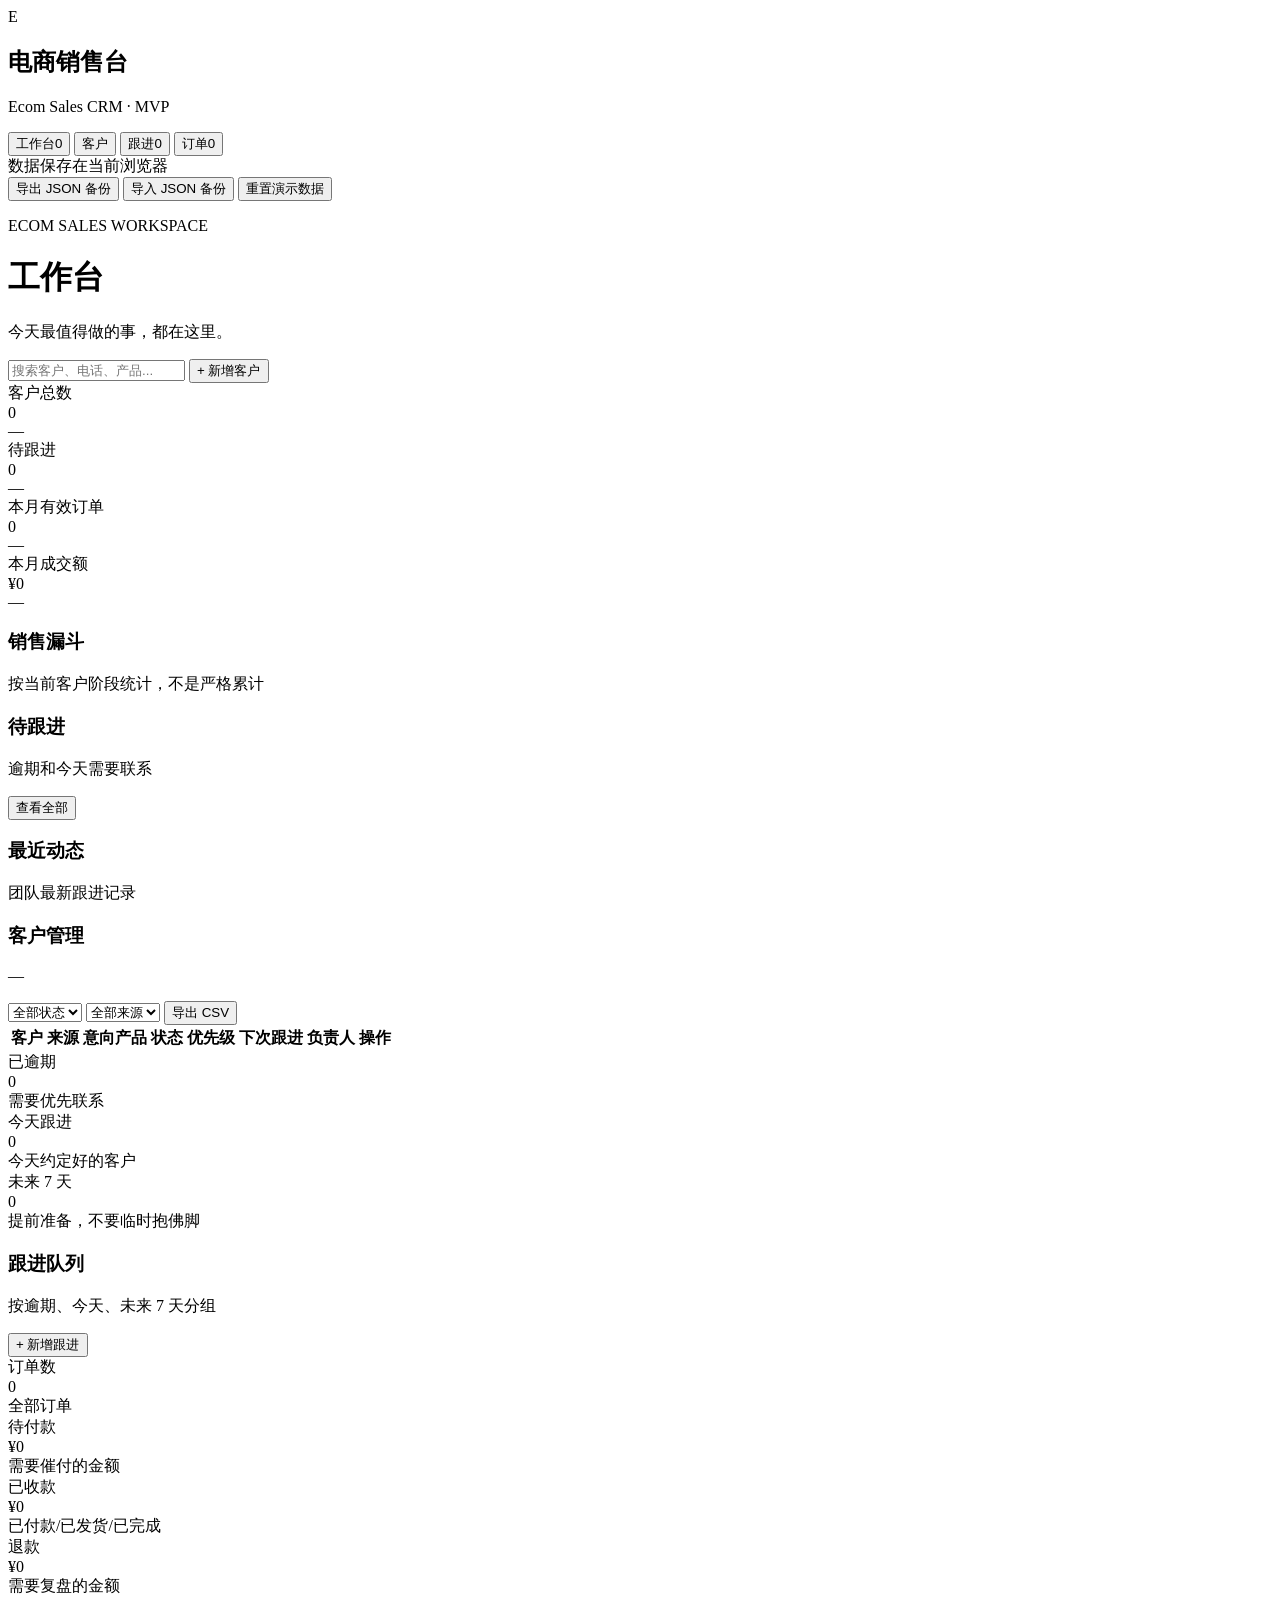
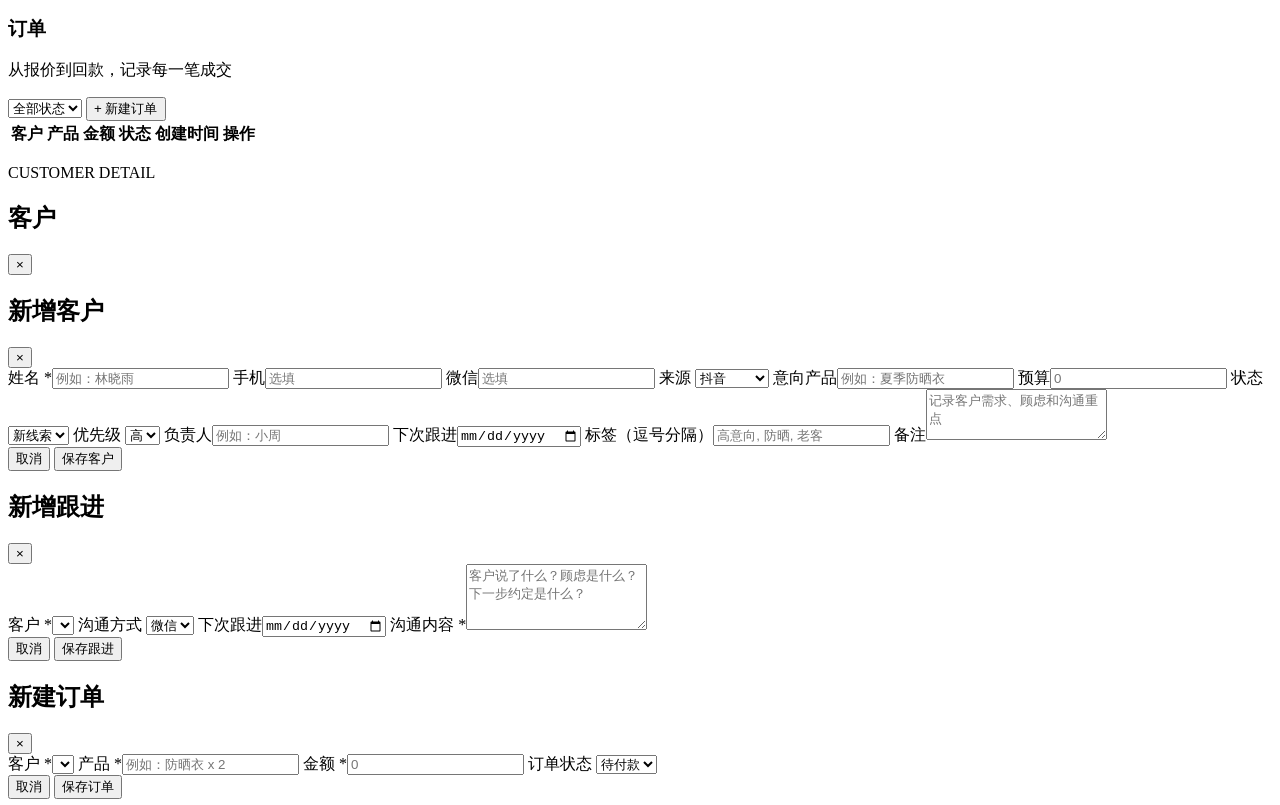
==== index.html @ cc3cde8d "feat: add ecommerce sales CRM MVP shell" ====
<!doctype html>
<html lang="zh-CN">
<head>
  <meta charset="utf-8">
  <meta name="viewport" content="width=device-width, initial-scale=1">
  <meta name="color-scheme" content="light">
  <title>电商销售台 · Ecom Sales CRM</title>
  <link rel="stylesheet" href="styles.css">
</head>
<body>
  <div class="app">
    <aside class="sidebar">
      <div class="brand">
        <div class="logo">E</div>
        <div>
          <h2>电商销售台</h2>
          <p>Ecom Sales CRM · MVP</p>
        </div>
      </div>

      <nav class="nav" aria-label="主导航">
        <button type="button" class="nav-item active" data-view="dashboard">
          工作台<span id="navDueBadge" class="nav-badge hidden">0</span>
        </button>
        <button type="button" class="nav-item" data-view="customers">客户</button>
        <button type="button" class="nav-item" data-view="followups">
          跟进<span id="navFollowupBadge" class="nav-badge hidden">0</span>
        </button>
        <button type="button" class="nav-item" data-view="orders">
          订单<span id="navOrderBadge" class="nav-badge hidden">0</span>
        </button>
      </nav>

      <div class="sidebar-footer">
        <div class="save-note">数据保存在当前浏览器</div>
        <button type="button" class="ghost-dark" id="exportBtn">导出 JSON 备份</button>
        <button type="button" class="ghost-dark" id="importBtn">导入 JSON 备份</button>
        <button type="button" class="ghost-dark danger-text" id="resetBtn">重置演示数据</button>
        <input id="importFile" type="file" accept=".json,application/json" hidden>
      </div>
    </aside>

    <main>
      <header class="topbar">
        <div>
          <p class="eyebrow">ECOM SALES WORKSPACE</p>
          <h1 id="pageTitle">工作台</h1>
          <p id="pageSubtitle">今天最值得做的事，都在这里。</p>
        </div>
        <div class="top-actions">
          <label class="search-box">
            <input id="globalSearch" type="search" placeholder="搜索客户、电话、产品...">
          </label>
          <button type="button" class="btn primary" id="addCustomerBtn">+ 新增客户</button>
        </div>
      </header>

      <section id="view-dashboard" class="view active">
        <div class="kpi-grid">
          <div class="kpi">
            <div class="kpi-label">客户总数</div>
            <div class="kpi-value" id="kpiTotal">0</div>
            <div class="kpi-note" id="kpiTotalNote">—</div>
          </div>
          <div class="kpi">
            <div class="kpi-label">待跟进</div>
            <div class="kpi-value" id="kpiDue">0</div>
            <div class="kpi-note" id="kpiDueNote">—</div>
          </div>
          <div class="kpi">
            <div class="kpi-label">本月有效订单</div>
            <div class="kpi-value" id="kpiWon">0</div>
            <div class="kpi-note" id="kpiWonNote">—</div>
          </div>
          <div class="kpi accent-kpi">
            <div class="kpi-label">本月成交额</div>
            <div class="kpi-value" id="kpiRevenue">¥0</div>
            <div class="kpi-note" id="kpiRevenueNote">—</div>
          </div>
        </div>

        <div class="grid-2">
          <div class="panel">
            <div class="panel-head">
              <div><h3>销售漏斗</h3><p>按当前客户阶段统计，不是严格累计</p></div>
            </div>
            <div id="funnel" class="funnel"></div>
          </div>
          <div class="panel">
            <div class="panel-head">
              <div><h3>待跟进</h3><p>逾期和今天需要联系</p></div>
              <button type="button" class="btn small" data-view-link="followups">查看全部</button>
            </div>
            <div id="todayList"></div>
          </div>
        </div>

        <div class="panel recent-panel">
          <div class="panel-head">
            <div><h3>最近动态</h3><p>团队最新跟进记录</p></div>
          </div>
          <div id="recentList"></div>
        </div>
      </section>

      <section id="view-customers" class="view">
        <div class="panel">
          <div class="panel-head">
            <div><h3>客户管理</h3><p id="customerCountLabel">—</p></div>
            <div class="filters">
              <select id="statusFilter" class="select-compact" aria-label="按状态筛选">
                <option value="all">全部状态</option>
                <option value="new">新线索</option>
                <option value="contacted">已联系</option>
                <option value="qualified">有意向</option>
                <option value="quoted">已报价</option>
                <option value="won">已成交</option>
                <option value="lost">已流失</option>
              </select>
              <select id="sourceFilter" class="select-compact" aria-label="按来源筛选">
                <option value="all">全部来源</option>
                <option value="抖音">抖音</option>
                <option value="小红书">小红书</option>
                <option value="视频号">视频号</option>
                <option value="广告投放">广告投放</option>
                <option value="转介绍">转介绍</option>
                <option value="私域">私域</option>
                <option value="其他">其他</option>
              </select>
              <button type="button" class="btn small" id="exportCsvBtn">导出 CSV</button>
            </div>
          </div>
          <div class="table-wrap">
            <table>
              <thead>
                <tr>
                  <th>客户</th>
                  <th>来源</th>
                  <th>意向产品</th>
                  <th>状态</th>
                  <th>优先级</th>
                  <th>下次跟进</th>
                  <th>负责人</th>
                  <th>操作</th>
                </tr>
              </thead>
              <tbody id="customerTableBody"></tbody>
            </table>
          </div>
        </div>
      </section>

      <section id="view-followups" class="view">
        <div class="kpi-grid three">
          <div class="kpi">
            <div class="kpi-label">已逾期</div>
            <div class="kpi-value" id="followupOverdue">0</div>
            <div class="kpi-note">需要优先联系</div>
          </div>
          <div class="kpi">
            <div class="kpi-label">今天跟进</div>
            <div class="kpi-value" id="followupToday">0</div>
            <div class="kpi-note">今天约定好的客户</div>
          </div>
          <div class="kpi">
            <div class="kpi-label">未来 7 天</div>
            <div class="kpi-value" id="followupUpcoming">0</div>
            <div class="kpi-note">提前准备，不要临时抱佛脚</div>
          </div>
        </div>

        <div class="panel">
          <div class="panel-head">
            <div><h3>跟进队列</h3><p>按逾期、今天、未来 7 天分组</p></div>
            <button type="button" class="btn primary small" id="newFollowupBtn">+ 新增跟进</button>
          </div>
          <div id="followupGroups"></div>
        </div>
      </section>

      <section id="view-orders" class="view">
        <div class="kpi-grid">
          <div class="kpi">
            <div class="kpi-label">订单数</div>
            <div class="kpi-value" id="orderTotal">0</div>
            <div class="kpi-note">全部订单</div>
          </div>
          <div class="kpi">
            <div class="kpi-label">待付款</div>
            <div class="kpi-value" id="orderPendingAmount">¥0</div>
            <div class="kpi-note">需要催付的金额</div>
          </div>
          <div class="kpi">
            <div class="kpi-label">已收款</div>
            <div class="kpi-value" id="orderReceivedAmount">¥0</div>
            <div class="kpi-note">已付款/已发货/已完成</div>
          </div>
          <div class="kpi">
            <div class="kpi-label">退款</div>
            <div class="kpi-value" id="orderRefundAmount">¥0</div>
            <div class="kpi-note">需要复盘的金额</div>
          </div>
        </div>

        <div class="panel">
          <div class="panel-head">
            <div><h3>订单</h3><p>从报价到回款，记录每一笔成交</p></div>
            <div class="filters">
              <select id="orderStatusFilter" class="select-compact" aria-label="按订单状态筛选">
                <option value="all">全部状态</option>
                <option value="pending">待付款</option>
                <option value="paid">已付款</option>
                <option value="shipped">已发货</option>
                <option value="completed">已完成</option>
                <option value="refunded">已退款</option>
              </select>
              <button type="button" class="btn primary small" id="newOrderBtn">+ 新建订单</button>
            </div>
          </div>
          <div class="table-wrap">
            <table>
              <thead>
                <tr>
                  <th>客户</th>
                  <th>产品</th>
                  <th>金额</th>
                  <th>状态</th>
                  <th>创建时间</th>
                  <th>操作</th>
                </tr>
              </thead>
              <tbody id="orderTableBody"></tbody>
            </table>
          </div>
        </div>
      </section>
    </main>
  </div>

  <aside id="customerDrawer" class="drawer hidden" aria-label="客户详情">
    <div class="drawer-head">
      <div>
        <p class="eyebrow">CUSTOMER DETAIL</p>
        <h2 id="drawerName">客户</h2>
        <div id="drawerStatus"></div>
      </div>
      <button type="button" class="icon-btn" data-action="close-panels" aria-label="关闭">×</button>
    </div>
    <div id="drawerBody"></div>
  </aside>

  <div id="overlay" class="overlay hidden"></div>

  <div id="customerModal" class="modal hidden">
    <div class="modal-head">
      <h2 id="customerModalTitle">新增客户</h2>
      <button type="button" class="icon-btn" data-action="close-modals" aria-label="关闭">×</button>
    </div>
    <form id="customerForm">
      <input id="cfId" type="hidden">
      <div class="form-grid">
        <label class="field"><span>姓名 *</span><input id="cfName" required maxlength="40" placeholder="例如：林晓雨"></label>
        <label class="field"><span>手机</span><input id="cfPhone" maxlength="30" placeholder="选填"></label>
        <label class="field"><span>微信</span><input id="cfWechat" maxlength="60" placeholder="选填"></label>
        <label class="field"><span>来源</span>
          <select id="cfSource">
            <option value="抖音">抖音</option>
            <option value="小红书">小红书</option>
            <option value="视频号">视频号</option>
            <option value="广告投放">广告投放</option>
            <option value="转介绍">转介绍</option>
            <option value="私域">私域</option>
            <option value="其他">其他</option>
          </select>
        </label>
        <label class="field"><span>意向产品</span><input id="cfProduct" maxlength="80" placeholder="例如：夏季防晒衣"></label>
        <label class="field"><span>预算</span><input id="cfBudget" type="number" min="0" step="0.01" placeholder="0"></label>
        <label class="field"><span>状态</span>
          <select id="cfStatus">
            <option value="new">新线索</option>
            <option value="contacted">已联系</option>
            <option value="qualified">有意向</option>
            <option value="quoted">已报价</option>
            <option value="won">已成交</option>
            <option value="lost">已流失</option>
          </select>
        </label>
        <label class="field"><span>优先级</span>
          <select id="cfPriority">
            <option value="high">高</option>
            <option value="medium">中</option>
            <option value="low">低</option>
          </select>
        </label>
        <label class="field"><span>负责人</span><input id="cfOwner" maxlength="30" placeholder="例如：小周"></label>
        <label class="field"><span>下次跟进</span><input id="cfNextFollowUp" type="date"></label>
        <label class="field span-2"><span>标签（逗号分隔）</span><input id="cfTags" maxlength="120" placeholder="高意向, 防晒, 老客"></label>
        <label class="field span-2"><span>备注</span><textarea id="cfNotes" rows="3" maxlength="500" placeholder="记录客户需求、顾虑和沟通重点"></textarea></label>
      </div>
      <div class="form-actions">
        <button type="button" class="btn" data-action="close-modals">取消</button>
        <button type="submit" class="btn primary">保存客户</button>
      </div>
    </form>
  </div>

  <div id="followupModal" class="modal hidden">
    <div class="modal-head">
      <h2>新增跟进</h2>
      <button type="button" class="icon-btn" data-action="close-modals" aria-label="关闭">×</button>
    </div>
    <form id="followupForm">
      <div class="form-grid">
        <label class="field span-2"><span>客户 *</span><select id="ffCustomer" required></select></label>
        <label class="field"><span>沟通方式</span>
          <select id="ffType">
            <option value="微信">微信</option>
            <option value="电话">电话</option>
            <option value="面谈">面谈</option>
            <option value="直播">直播</option>
            <option value="其他">其他</option>
          </select>
        </label>
        <label class="field"><span>下次跟进</span><input id="ffNextFollowUp" type="date"></label>
        <label class="field span-2"><span>沟通内容 *</span><textarea id="ffContent" rows="4" required maxlength="800" placeholder="客户说了什么？顾虑是什么？下一步约定是什么？"></textarea></label>
      </div>
      <div class="form-actions">
        <button type="button" class="btn" data-action="close-modals">取消</button>
        <button type="submit" class="btn primary">保存跟进</button>
      </div>
    </form>
  </div>

  <div id="orderModal" class="modal hidden">
    <div class="modal-head">
      <h2>新建订单</h2>
      <button type="button" class="icon-btn" data-action="close-modals" aria-label="关闭">×</button>
    </div>
    <form id="orderForm">
      <div class="form-grid">
        <label class="field span-2"><span>客户 *</span><select id="ofCustomer" required></select></label>
        <label class="field"><span>产品 *</span><input id="ofProduct" required maxlength="100" placeholder="例如：防晒衣 x 2"></label>
        <label class="field"><span>金额 *</span><input id="ofAmount" type="number" required min="0.01" step="0.01" placeholder="0"></label>
        <label class="field"><span>订单状态</span>
          <select id="ofStatus">
            <option value="pending">待付款</option>
            <option value="paid">已付款</option>
            <option value="shipped">已发货</option>
            <option value="completed">已完成</option>
            <option value="refunded">已退款</option>
          </select>
        </label>
      </div>
      <div class="form-actions">
        <button type="button" class="btn" data-action="close-modals">取消</button>
        <button type="submit" class="btn primary">保存订单</button>
      </div>
    </form>
  </div>

  <div id="toast" class="toast hidden" role="status"></div>

  <script src="app.js"></script>
</body>
</html>
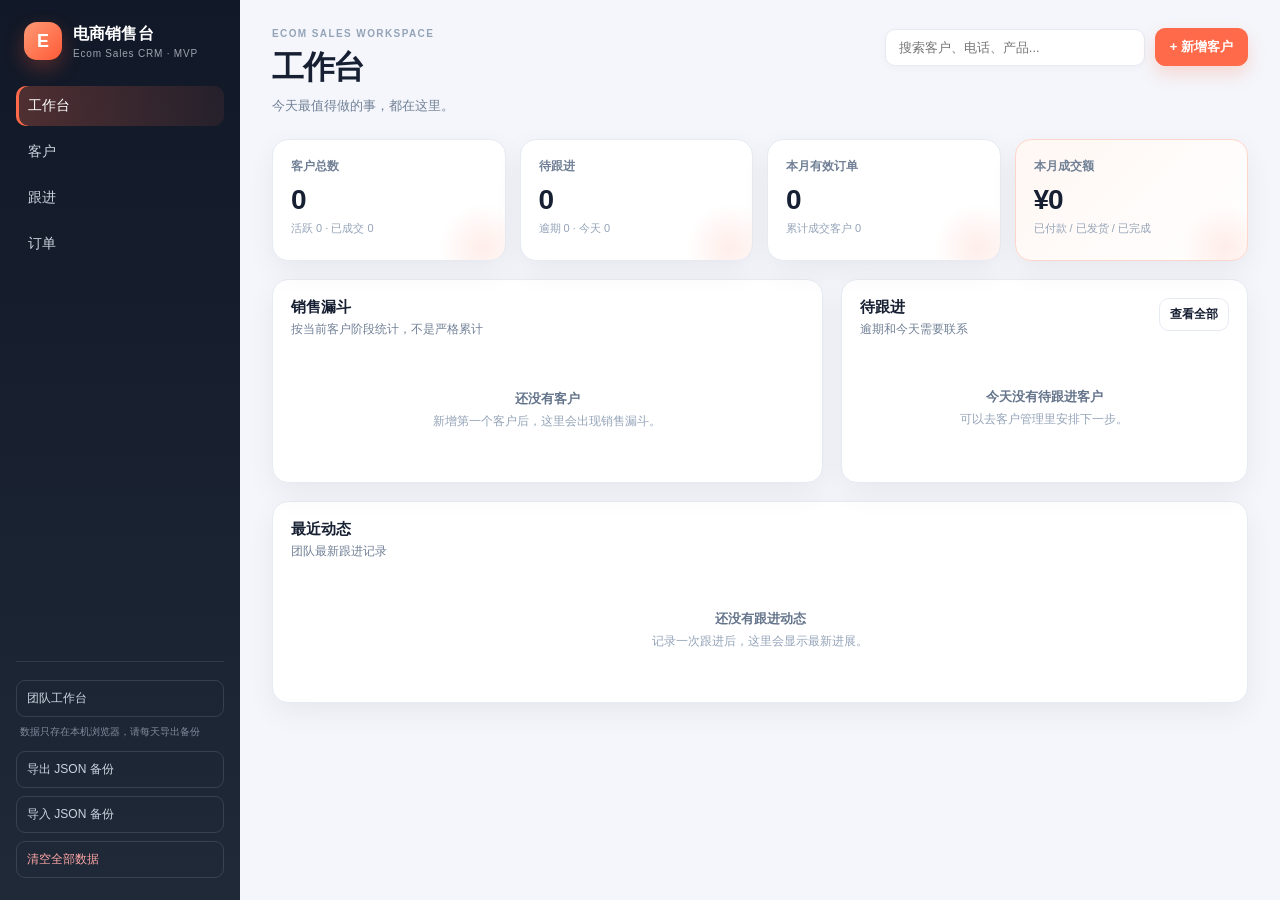
==== commit 4e5e361e: "feat: empty-data mode, CSV import, PWA install, team link [skip ci]" ====
--- a/index.html
+++ b/index.html
@@ -5,6 +5,9 @@
   <meta name="viewport" content="width=device-width, initial-scale=1">
   <meta name="color-scheme" content="light">
   <title>电商销售台 · Ecom Sales CRM</title>
+  <link rel="manifest" href="manifest.webmanifest">
+  <link rel="icon" href="icon.svg" type="image/svg+xml">
+  <meta name="theme-color" content="#111827">
   <link rel="stylesheet" href="styles.css">
 </head>
 <body>
@@ -32,10 +35,10 @@
       </nav>
 
       <div class="sidebar-footer">
-        <div class="save-note">数据保存在当前浏览器</div>
+        <div class="save-note">数据只存在本机浏览器，请每天导出备份</div>
         <button type="button" class="ghost-dark" id="exportBtn">导出 JSON 备份</button>
         <button type="button" class="ghost-dark" id="importBtn">导入 JSON 备份</button>
-        <button type="button" class="ghost-dark danger-text" id="resetBtn">重置演示数据</button>
+        <button type="button" class="ghost-dark danger-text" id="resetBtn">清空全部数据</button>
         <input id="importFile" type="file" accept=".json,application/json" hidden>
       </div>
     </aside>
@@ -127,6 +130,8 @@
                 <option value="私域">私域</option>
                 <option value="其他">其他</option>
               </select>
+              <button type="button" class="btn small" id="importCsvBtn">导入 CSV</button>
+              <input id="importCsvFile" type="file" accept=".csv,text/csv" hidden>
               <button type="button" class="btn small" id="exportCsvBtn">导出 CSV</button>
             </div>
           </div>
--- a/styles.css
+++ b/styles.css
@@ -0,0 +1,387 @@
+:root {
+  --bg: #f4f6fb;
+  --surface: #ffffff;
+  --ink: #172033;
+  --muted: #718096;
+  --line: #e6eaf2;
+  --accent: #ff6b4a;
+  --accent-dark: #e85535;
+  --teal: #0f9d8a;
+  --navy: #111827;
+  --shadow: 0 10px 30px rgba(17, 24, 39, .06);
+}
+
+* { box-sizing: border-box; }
+html, body { min-height: 100%; }
+body {
+  margin: 0;
+  background: var(--bg);
+  color: var(--ink);
+  font-family: -apple-system, BlinkMacSystemFont, "Segoe UI", "Microsoft YaHei", "PingFang SC", sans-serif;
+  -webkit-font-smoothing: antialiased;
+}
+button, input, select, textarea { font: inherit; }
+button { cursor: pointer; }
+.hidden { display: none !important; }
+
+.app {
+  display: grid;
+  grid-template-columns: 240px minmax(0, 1fr);
+  min-height: 100vh;
+}
+
+.sidebar {
+  position: sticky;
+  top: 0;
+  height: 100vh;
+  display: flex;
+  flex-direction: column;
+  padding: 22px 16px;
+  background: linear-gradient(180deg, #111827 0%, #1f2937 100%);
+  color: #fff;
+}
+
+.brand { display: flex; align-items: center; gap: 11px; padding: 0 8px 26px; }
+.logo {
+  width: 38px; height: 38px; flex: 0 0 38px;
+  display: grid; place-items: center;
+  border-radius: 13px;
+  background: linear-gradient(135deg, #ff9a76, #ff5a36);
+  box-shadow: 0 8px 20px rgba(255, 90, 54, .28);
+  font-weight: 900; font-size: 18px;
+}
+.brand h2 { margin: 0; font-size: 16px; letter-spacing: .01em; }
+.brand p { margin: 3px 0 0; color: #9ca3af; font-size: 10px; letter-spacing: .08em; }
+
+.nav { display: flex; flex-direction: column; gap: 6px; }
+.nav-item {
+  display: flex; align-items: center; gap: 8px;
+  width: 100%; padding: 11px 12px;
+  border: 0; border-radius: 10px;
+  background: transparent; color: #cbd5e1;
+  font-size: 14px; text-align: left;
+  transition: background .16s ease, color .16s ease;
+}
+.nav-item:hover { background: rgba(255,255,255,.08); color: #fff; }
+.nav-item.active {
+  background: linear-gradient(90deg, rgba(255,107,74,.26), rgba(255,107,74,.08));
+  color: #fff;
+  box-shadow: inset 3px 0 0 var(--accent);
+}
+.nav-badge {
+  margin-left: auto; min-width: 19px; padding: 1px 6px;
+  border-radius: 20px; background: var(--accent); color: #fff;
+  font-size: 11px; text-align: center;
+}
+
+.sidebar-footer {
+  margin-top: auto; display: grid; gap: 8px;
+  padding-top: 18px; border-top: 1px solid rgba(255,255,255,.1);
+}
+.save-note { color: #7f8a9b; font-size: 10px; padding: 0 4px 4px; }
+.ghost-dark {
+  width: 100%; padding: 9px 10px;
+  border: 1px solid rgba(255,255,255,.12); border-radius: 9px;
+  background: transparent; color: #cbd5e1; font-size: 12px; text-align: left;
+}
+.ghost-dark:hover { background: rgba(255,255,255,.08); color: #fff; }
+.danger-text { color: #fca5a5; }
+
+main { min-width: 0; padding: 28px 32px 56px; }
+.topbar {
+  display: flex; justify-content: space-between; align-items: flex-start;
+  gap: 20px; margin-bottom: 24px;
+}
+.eyebrow {
+  margin: 0 0 7px; color: #94a3b8;
+  font-size: 10px; font-weight: 800; letter-spacing: .14em;
+}
+h1 { margin: 0; font-size: clamp(24px, 3vw, 32px); letter-spacing: -.04em; }
+#pageSubtitle { margin: 7px 0 0; color: var(--muted); font-size: 13px; }
+.top-actions { display: flex; align-items: center; gap: 10px; flex-wrap: wrap; justify-content: flex-end; }
+.search-box input {
+  width: min(260px, 48vw); padding: 10px 13px;
+  border: 1px solid var(--line); border-radius: 10px;
+  background: var(--surface); color: var(--ink); outline: none;
+  box-shadow: 0 2px 8px rgba(17,24,39,.03);
+  font-size: 13px;
+}
+.search-box input:focus { border-color: #fca58f; box-shadow: 0 0 0 3px rgba(255,107,74,.1); }
+
+.btn {
+  display: inline-flex; align-items: center; justify-content: center; gap: 6px;
+  padding: 9px 14px; border: 1px solid var(--line); border-radius: 10px;
+  background: var(--surface); color: var(--ink);
+  font-size: 13px; font-weight: 700; white-space: nowrap;
+  transition: transform .12s ease, box-shadow .16s ease, background .16s ease;
+}
+.btn:hover { background: #fbfcff; box-shadow: 0 5px 14px rgba(17,24,39,.06); }
+.btn:active { transform: translateY(1px); }
+.btn.primary {
+  border-color: var(--accent); background: var(--accent); color: #fff;
+  box-shadow: 0 8px 18px rgba(255,107,74,.22);
+}
+.btn.primary:hover { background: var(--accent-dark); box-shadow: 0 10px 22px rgba(255,107,74,.26); }
+.btn.small { padding: 7px 10px; font-size: 12px; }
+.btn.tiny { padding: 5px 8px; font-size: 11px; }
+.btn.danger { border-color: #fecaca; background: #fff5f5; color: #dc2626; }
+.btn.danger:hover { background: #fee2e2; }
+.icon-btn {
+  width: 34px; height: 34px; flex: 0 0 34px;
+  display: grid; place-items: center;
+  border: 1px solid var(--line); border-radius: 10px;
+  background: #fff; color: #64748b; font-size: 21px; line-height: 1;
+}
+.icon-btn:hover { background: #f8fafc; color: var(--ink); }
+
+.view { display: none; }
+.view.active { display: block; }
+
+.kpi-grid { display: grid; grid-template-columns: repeat(4, minmax(0, 1fr)); gap: 14px; margin-bottom: 18px; }
+.kpi-grid.three { grid-template-columns: repeat(3, minmax(0, 1fr)); }
+.kpi {
+  position: relative; overflow: hidden;
+  min-height: 122px; padding: 18px;
+  border: 1px solid var(--line); border-radius: 16px;
+  background: var(--surface); box-shadow: var(--shadow);
+}
+.kpi::after {
+  content: ""; position: absolute; right: -24px; bottom: -34px;
+  width: 92px; height: 92px; border-radius: 50%;
+  background: radial-gradient(circle, rgba(255,107,74,.12), transparent 68%);
+}
+.kpi.accent-kpi { background: linear-gradient(135deg, #fff7f3, #fff); border-color: #ffd6c9; }
+.kpi-label { color: var(--muted); font-size: 12px; font-weight: 700; }
+.kpi-value { margin: 9px 0 5px; font-size: 28px; font-weight: 850; letter-spacing: -.04em; }
+.kpi-note { color: #94a3b8; font-size: 11px; }
+
+.panel {
+  margin-bottom: 18px; padding: 18px;
+  border: 1px solid var(--line); border-radius: 16px;
+  background: var(--surface); box-shadow: var(--shadow);
+}
+.panel-head {
+  display: flex; justify-content: space-between; align-items: flex-start;
+  gap: 14px; margin-bottom: 16px;
+}
+.panel-head h3 { margin: 0; font-size: 15px; }
+.panel-head p { margin: 4px 0 0; color: var(--muted); font-size: 12px; }
+.grid-2 { display: grid; grid-template-columns: 1.15fr .85fr; gap: 18px; }
+.recent-panel { margin-top: 0; }
+
+.funnel { display: grid; gap: 15px; padding-top: 2px; }
+.funnel-row { display: grid; gap: 7px; }
+.funnel-top { display: flex; justify-content: space-between; align-items: center; gap: 12px; font-size: 12px; }
+.funnel-top span:first-child { color: #475569; font-weight: 700; }
+.funnel-top span:last-child { color: var(--muted); }
+.funnel-top strong { color: var(--ink); font-size: 14px; }
+.funnel-top em { margin-left: 5px; color: #94a3b8; font-style: normal; font-size: 10px; }
+.funnel-track { height: 9px; overflow: hidden; border-radius: 99px; background: #f1f5f9; }
+.funnel-fill { height: 100%; min-width: 0; border-radius: inherit; background: linear-gradient(90deg, #ff9a76, #ff6b4a); transition: width .35s ease; }
+.funnel-fill.f2 { background: linear-gradient(90deg, #67e8f9, #06b6d4); }
+.funnel-fill.f3 { background: linear-gradient(90deg, #fde68a, #f59e0b); }
+.funnel-fill.f4 { background: linear-gradient(90deg, #c4b5fd, #8b5cf6); }
+.funnel-fill.f5 { background: linear-gradient(90deg, #86efac, #22c55e); }
+
+.list-item {
+  display: flex; align-items: center; justify-content: space-between; gap: 14px;
+  padding: 12px 0; border-bottom: 1px solid #f1f5f9;
+}
+.list-item:last-child { border-bottom: 0; padding-bottom: 2px; }
+.list-main { min-width: 0; }
+.list-title { display: flex; align-items: center; gap: 8px; flex-wrap: wrap; font-size: 13px; }
+.list-title strong { font-size: 13px; }
+.list-meta { margin-top: 5px; color: var(--muted); font-size: 11px; }
+.due { font-weight: 700; }
+.due.overdue { color: #dc2626; }
+.due.today { color: #c2410c; }
+.due.soon { color: #0f766e; }
+.due.muted { color: #94a3b8; font-weight: 500; }
+
+.activity-item { display: flex; gap: 11px; padding: 12px 0; border-bottom: 1px solid #f1f5f9; }
+.activity-item:last-child { border-bottom: 0; padding-bottom: 2px; }
+.activity-dot { width: 8px; height: 8px; flex: 0 0 8px; margin-top: 6px; border-radius: 50%; background: var(--teal); box-shadow: 0 0 0 4px rgba(15,157,138,.1); }
+.activity-body { min-width: 0; }
+.activity-head { display: flex; align-items: baseline; gap: 8px; flex-wrap: wrap; }
+.activity-head strong { font-size: 13px; }
+.activity-head span { color: #94a3b8; font-size: 10px; }
+.activity-body p { margin: 4px 0 0; color: #64748b; font-size: 12px; line-height: 1.55; }
+
+.filters { display: flex; align-items: center; gap: 8px; flex-wrap: wrap; justify-content: flex-end; }
+.select-compact {
+  max-width: 132px; padding: 8px 10px;
+  border: 1px solid var(--line); border-radius: 9px;
+  background: #fff; color: #475569; font-size: 12px; outline: none;
+}
+.select-compact:focus { border-color: #fca58f; }
+
+.table-wrap { overflow: auto; border: 1px solid var(--line); border-radius: 12px; }
+table { width: 100%; min-width: 920px; border-collapse: collapse; }
+th {
+  padding: 11px 14px; background: #f8fafc;
+  color: #94a3b8; font-size: 10px; font-weight: 800;
+  letter-spacing: .06em; text-align: left; text-transform: uppercase;
+}
+td { padding: 13px 14px; border-top: 1px solid var(--line); font-size: 12px; vertical-align: middle; }
+tbody tr { transition: background .12s ease; }
+tbody tr[data-customer-id] { cursor: pointer; }
+tbody tr[data-customer-id]:hover { background: #fbfcff; }
+.customer-inline { display: flex; align-items: center; gap: 10px; min-width: 160px; }
+.avatar {
+  width: 34px; height: 34px; flex: 0 0 34px;
+  display: grid; place-items: center;
+  border-radius: 11px; background: #fff1ec; color: #c2410c;
+  font-size: 13px; font-weight: 850;
+}
+.customer-inline strong { display: block; font-size: 12px; }
+.customer-inline span { display: block; max-width: 170px; overflow: hidden; margin-top: 3px; color: #94a3b8; font-size: 10px; text-overflow: ellipsis; white-space: nowrap; }
+.source-chip, .mini-tag, .count-pill {
+  display: inline-flex; align-items: center; padding: 3px 7px;
+  border-radius: 6px; background: #f1f5f9; color: #64748b;
+  font-size: 10px; font-weight: 700; white-space: nowrap;
+}
+.product-cell { min-width: 130px; color: #475569; }
+.mini-tags { display: flex; gap: 4px; flex-wrap: wrap; margin-top: 5px; }
+.mini-tag { background: #eef2ff; color: #4f46e5; }
+.row-actions { display: flex; gap: 6px; white-space: nowrap; }
+
+.badge { display: inline-flex; align-items: center; padding: 4px 8px; border-radius: 999px; font-size: 10px; font-weight: 800; white-space: nowrap; }
+.badge.new { background: #eef2ff; color: #4f46e5; }
+.badge.contacted { background: #e0f2fe; color: #0369a1; }
+.badge.qualified { background: #fef3c7; color: #b45309; }
+.badge.quoted { background: #ede9fe; color: #6d28d9; }
+.badge.won { background: #dcfce7; color: #15803d; }
+.badge.lost { background: #f1f5f9; color: #64748b; }
+.badge-order.pending { background: #fef3c7; color: #b45309; }
+.badge-order.paid { background: #dbeafe; color: #1d4ed8; }
+.badge-order.shipped { background: #e0f2fe; color: #0369a1; }
+.badge-order.completed { background: #dcfce7; color: #15803d; }
+.badge-order.refunded { background: #fee2e2; color: #b91c1c; }
+.priority { display: inline-flex; align-items: center; gap: 5px; color: #64748b; font-size: 11px; }
+.priority::before { content: ""; width: 6px; height: 6px; border-radius: 50%; background: #cbd5e1; }
+.priority.high { color: #dc2626; }
+.priority.high::before { background: #ef4444; }
+.priority.medium { color: #b45309; }
+.priority.medium::before { background: #f59e0b; }
+.priority.low { color: #64748b; }
+
+.followup-group { padding: 2px 0 15px; }
+.followup-group + .followup-group { padding-top: 15px; border-top: 1px solid #f1f5f9; }
+.group-head { display: flex; justify-content: space-between; align-items: center; gap: 12px; margin-bottom: 6px; }
+.group-head h4 { margin: 0; font-size: 13px; }
+.group-head p { margin: 3px 0 0; color: #94a3b8; font-size: 11px; }
+
+.empty { padding: 34px 20px; text-align: center; color: #94a3b8; }
+.empty strong { display: block; margin-bottom: 5px; color: #64748b; font-size: 13px; }
+.empty p { margin: 0; font-size: 12px; }
+.empty.small { padding: 18px 10px; }
+.empty.small p { font-size: 11px; }
+
+.drawer {
+  position: fixed; top: 0; right: 0; z-index: 60;
+  width: min(520px, 100vw); height: 100vh; overflow-y: auto;
+  padding: 24px; background: #fff;
+  box-shadow: -20px 0 55px rgba(15,23,42,.16);
+}
+.drawer-head { display: flex; justify-content: space-between; align-items: flex-start; gap: 12px; padding-bottom: 18px; border-bottom: 1px solid var(--line); }
+.drawer-head h2 { margin: 0 0 7px; font-size: 23px; letter-spacing: -.03em; }
+.drawer-actions { display: flex; gap: 8px; flex-wrap: wrap; margin: 18px 0 4px; }
+.detail-grid { display: grid; grid-template-columns: 1fr 1fr; gap: 10px; margin: 16px 0; }
+.detail-grid > div { padding: 10px; border: 1px solid var(--line); border-radius: 10px; background: #f8fafc; }
+.detail-grid span { display: block; margin-bottom: 4px; color: #94a3b8; font-size: 10px; }
+.detail-grid strong { display: block; overflow: hidden; font-size: 12px; text-overflow: ellipsis; white-space: nowrap; }
+.suggestion { margin: 14px 0; padding: 12px 13px; border: 1px solid #fed7aa; border-radius: 12px; background: linear-gradient(135deg, #fff7ed, #fff1f2); font-size: 12px; line-height: 1.65; }
+.suggestion span { display: block; margin-bottom: 4px; color: #c2410c; font-size: 10px; font-weight: 850; letter-spacing: .04em; }
+.suggestion p { margin: 0; color: #7c2d12; }
+.detail-section { padding: 16px 0; border-top: 1px solid #f1f5f9; }
+.detail-section h4 { margin: 0 0 10px; font-size: 12px; }
+.section-head { display: flex; justify-content: space-between; align-items: center; gap: 10px; margin-bottom: 10px; }
+.section-head h4 { margin: 0; }
+.notes { margin: 0; color: #475569; font-size: 12px; line-height: 1.7; white-space: pre-wrap; }
+.timeline { display: grid; gap: 13px; }
+.timeline-item { position: relative; display: flex; gap: 10px; }
+.timeline-dot { width: 8px; height: 8px; flex: 0 0 8px; margin-top: 5px; border-radius: 50%; background: var(--teal); box-shadow: 0 0 0 4px rgba(15,157,138,.1); }
+.timeline-body { min-width: 0; }
+.timeline-head { display: flex; justify-content: space-between; gap: 10px; align-items: baseline; }
+.timeline-head strong { font-size: 12px; }
+.timeline-head span { color: #94a3b8; font-size: 10px; white-space: nowrap; }
+.timeline-body p { margin: 4px 0 0; color: #475569; font-size: 12px; line-height: 1.6; }
+.timeline-body small { display: block; margin-top: 5px; color: #0f766e; font-size: 10px; }
+.mini-orders { display: grid; gap: 8px; }
+.mini-order { display: flex; justify-content: space-between; align-items: center; gap: 12px; padding: 10px; border: 1px solid var(--line); border-radius: 10px; background: #fbfcff; }
+.mini-order > div { min-width: 0; }
+.mini-order strong { display: block; font-size: 12px; }
+.mini-order span { display: block; margin-top: 3px; color: #94a3b8; font-size: 10px; }
+.mini-order > div:last-child { text-align: right; }
+
+.overlay { position: fixed; inset: 0; z-index: 50; background: rgba(15,23,42,.5); backdrop-filter: blur(2px); }
+.modal {
+  position: fixed; left: 50%; top: 50%; z-index: 70;
+  width: min(640px, calc(100vw - 32px)); max-height: 90vh; overflow-y: auto;
+  padding: 22px; border-radius: 18px; background: #fff;
+  box-shadow: 0 30px 80px rgba(15,23,42,.24);
+  transform: translate(-50%, -50%);
+}
+.modal-head { display: flex; justify-content: space-between; align-items: center; gap: 12px; margin-bottom: 18px; }
+.modal-head h2 { margin: 0; font-size: 19px; letter-spacing: -.02em; }
+.form-grid { display: grid; grid-template-columns: 1fr 1fr; gap: 13px; }
+.field { display: flex; flex-direction: column; gap: 6px; color: #475569; font-size: 11px; font-weight: 750; }
+.field input, .field select, .field textarea {
+  width: 100%; padding: 10px 11px;
+  border: 1px solid #dbe2ea; border-radius: 9px;
+  background: #fff; color: var(--ink); outline: none; font-size: 13px;
+  transition: border .15s ease, box-shadow .15s ease;
+}
+.field input:focus, .field select:focus, .field textarea:focus { border-color: #fca58f; box-shadow: 0 0 0 3px rgba(255,107,74,.09); }
+.field textarea { resize: vertical; line-height: 1.55; }
+.span-2 { grid-column: span 2; }
+.form-actions { display: flex; justify-content: flex-end; gap: 9px; margin-top: 19px; padding-top: 16px; border-top: 1px solid var(--line); }
+.toast {
+  position: fixed; left: 50%; bottom: 26px; z-index: 100;
+  max-width: calc(100vw - 32px); padding: 11px 17px;
+  border-radius: 11px; background: #111827; color: #fff;
+  box-shadow: 0 12px 30px rgba(15,23,42,.2);
+  font-size: 13px; transform: translateX(-50%);
+}
+
+@media (max-width: 1050px) {
+  .kpi-grid { grid-template-columns: repeat(2, minmax(0, 1fr)); }
+  .grid-2 { grid-template-columns: 1fr; }
+}
+
+@media (max-width: 860px) {
+  .app { display: block; }
+  .sidebar {
+    position: fixed; left: 0; right: 0; bottom: 0; z-index: 80;
+    width: 100%; height: 66px; padding: 7px 10px;
+    flex-direction: row; align-items: center;
+    border-top: 1px solid rgba(255,255,255,.12);
+  }
+  .brand, .sidebar-footer { display: none; }
+  .nav { flex: 1; flex-direction: row; gap: 2px; }
+  .nav-item { flex: 1; justify-content: center; padding: 9px 4px; font-size: 11px; text-align: center; }
+  .nav-item.active { box-shadow: inset 0 -3px 0 var(--accent); background: rgba(255,107,74,.12); }
+  .nav-badge { margin-left: 0; }
+  main { padding: 20px 14px 92px; }
+  .topbar { flex-direction: column; align-items: stretch; gap: 14px; }
+  .top-actions { justify-content: stretch; }
+  .top-actions .search-box { flex: 1; }
+  .search-box input { width: 100%; }
+  .top-actions .btn { flex: 0 0 auto; }
+  .panel { padding: 14px; }
+  .panel-head { flex-direction: column; align-items: stretch; }
+  .filters { justify-content: flex-start; }
+  .kpi-grid.three { grid-template-columns: 1fr 1fr; }
+  .drawer { width: 100vw; padding: 18px; }
+  .form-grid { grid-template-columns: 1fr; }
+  .span-2 { grid-column: span 1; }
+}
+
+@media (max-width: 520px) {
+  .kpi-grid, .kpi-grid.three { grid-template-columns: 1fr; }
+  .kpi { min-height: 100px; }
+  .kpi-value { font-size: 25px; }
+  .list-item { align-items: flex-start; }
+  .detail-grid { grid-template-columns: 1fr; }
+  .modal { width: calc(100vw - 20px); padding: 17px; }
+}
